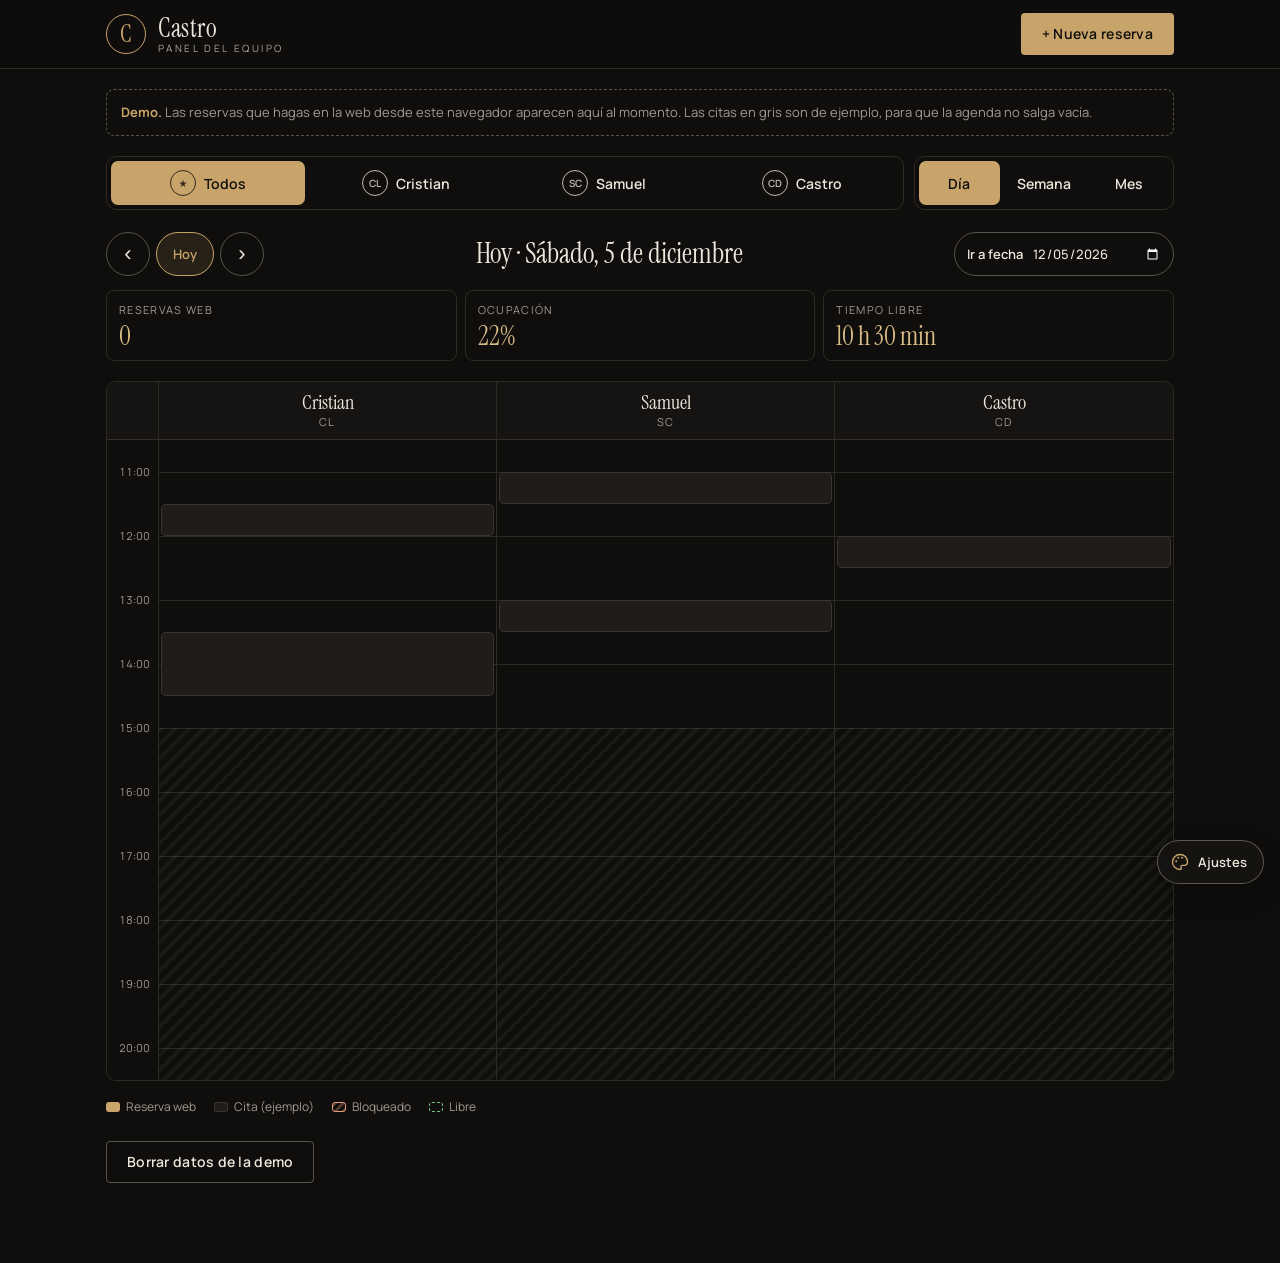
==== panel.html @ 02bf4f43 "Publicar demo (d9e0d26)" ====
<!doctype html>
<html lang="es">
<head>
  <meta charset="utf-8">
  <meta name="viewport" content="width=device-width, initial-scale=1, viewport-fit=cover">
  <title>Panel del equipo · Peluquería Castro</title>
  <meta name="robots" content="noindex, nofollow">
  <meta name="theme-color" content="#0f0e0c">
  <link rel="icon" href="img/favicon.svg" type="image/svg+xml">
  <link rel="preconnect" href="https://fonts.googleapis.com">
  <link rel="preconnect" href="https://fonts.gstatic.com" crossorigin>
  <script src="js/tema.js"></script>
  <link rel="stylesheet" href="css/styles.css">
  <link rel="stylesheet" href="css/panel.css">
</head>
<body class="panel">
  <header class="p-head">
    <div class="p-wrap p-head__inner">
      <a href="./" class="logo" aria-label="Ir a la web">
        <span class="logo__mark" aria-hidden="true">C</span>
        <span class="logo__text"><span class="logo__name">Castro</span><span class="logo__sub">Panel del equipo</span></span>
      </a>
      <a href="./#reservar" class="btn btn--brass btn--sm" target="_blank" rel="noopener">+ Nueva reserva</a>
    </div>
  </header>

  <main class="p-wrap">
    <p class="p-demo">
      <strong>Demo.</strong> Las reservas que hagas en la web desde este navegador aparecen aquí al momento.
      Las citas en gris son de ejemplo, para que la agenda no salga vacía.
    </p>

    <div class="p-toolbar">
      <div class="p-seg p-barbers" role="tablist" aria-label="Barbero" data-barbers></div>
      <div class="p-seg p-views" role="tablist" aria-label="Vista" data-views></div>
    </div>

    <div class="p-date">
      <div class="p-date__nav">
        <button class="p-icon" type="button" data-move="-1" aria-label="Anterior">‹</button>
        <button class="p-today" type="button" data-today>Hoy</button>
        <button class="p-icon" type="button" data-move="1" aria-label="Siguiente">›</button>
      </div>
      <strong class="p-date__label" data-date-label></strong>
      <label class="p-pick">
        <span>Ir a fecha</span>
        <input type="date" data-pick aria-label="Elegir fecha">
      </label>
    </div>

    <dl class="p-stats" data-stats></dl>

    <div data-view></div>

    <div class="p-legend" aria-hidden="true">
      <span><i class="lg lg--booking"></i>Reserva web</span>
      <span><i class="lg lg--sim"></i>Cita (ejemplo)</span>
      <span><i class="lg lg--block"></i>Bloqueado</span>
      <span><i class="lg lg--free"></i>Libre</span>
    </div>

    <div class="p-actions" data-actions></div>
  </main>

  <script src="js/datos.js"></script>
  <script src="js/panel.js"></script>
</body>
</html>
---- css/styles.css ----
/* =========================================================
   Peluquería Castro · demo de rediseño
   Todo el color y la tipografía salen de variables (tokens):
   - Paletas: html[data-color="…"]   (noche, carbon, arena, mar, neon)
   - Tipografías: html[data-tipo="…"] (clasica, urbana, fresca, redonda, editorial)
   ========================================================= */

:root {
  /* Paleta por defecto: Noche y latón */
  --bg: #0f0e0c;
  --surface: #161412;
  --surface-2: #1f1c19;
  --fg: #ede6da;
  --muted: #a39b8f;
  --accent: #c8a46a;
  --accent-hi: #dcbd88;
  --accent-photo: #dcbd88;   /* acento sobre fotos (siempre oscurecidas) */
  --on-accent: #0f0e0c;
  --menu-bg: #f3eee5;
  --menu-fg: #0f0e0c;
  --menu-muted: #6b6358;
  --menu-accent: #8a6a3a;
  --shade: #0f0e0c;          /* oscurecido de las fotos */
  --on-photo: #f5f0e8;       /* texto sobre fotos */
  --ok: #7bc48f;
  --warn: #e6a17f;
  --map-filter: grayscale(1) invert(.92) contrast(.9) sepia(.15);
  color-scheme: dark;

  /* Derivados */
  --line: color-mix(in srgb, var(--fg) 13%, transparent);
  --line-strong: color-mix(in srgb, var(--fg) 32%, transparent);
  --fg-soft: color-mix(in srgb, var(--fg) 80%, transparent);
  --accent-soft: color-mix(in srgb, var(--accent) 13%, transparent);
  --accent-mid: color-mix(in srgb, var(--accent) 50%, transparent);
  --menu-line: color-mix(in srgb, var(--menu-fg) 14%, transparent);
  --hair: var(--accent);
  --skin: var(--surface-2);
  --outline: color-mix(in srgb, var(--fg) 35%, transparent);

  /* Tipografía por defecto: Clásica */
  --display: "Instrument Serif", "Times New Roman", serif;
  --sans: "Manrope", system-ui, -apple-system, "Segoe UI", sans-serif;
  --d-weight: 400;
  --d-stretch: 100%;
  --d-case: none;
  --d-track: -0.01em;
  --d-em: italic;
  --ds: 1;
  --t-h3: 30px;
  --t-menu: 34px;
  --t-price: 28px;
  --t-feature: 88px;
  --t-logo: 26px;
  --t-mark: 24px;
  --t-ini: 84px;
  --t-ini-style: italic;
  --t-small-case: none;

  --gutter: clamp(16px, 4vw, 40px);
  --max: 1200px;
  --radius: 4px;
  --ease: cubic-bezier(0.2, 0.7, 0.2, 1);
  --dock-h: 0px;
}

/* ---------- Paletas ---------- */
html[data-color="carbon"] {
  --bg: #0b0b0b; --surface: #141414; --surface-2: #1e1e1e; --fg: #f2f2ef; --muted: #9a9a94;
  --accent: #f5d000; --accent-hi: #ffe14d; --accent-photo: #ffe14d; --on-accent: #0b0b0b;
  --menu-bg: #f5d000; --menu-fg: #0b0b0b; --menu-muted: #4a4220; --menu-accent: #0b0b0b;
  --shade: #0b0b0b; --map-filter: grayscale(1) invert(.9) contrast(1.1);
}
html[data-color="arena"] {
  --bg: #f6f1ea; --surface: #efe6da; --surface-2: #e5d9c8; --fg: #231d17; --muted: #75695b;
  --accent: #c2562f; --accent-hi: #a8461f; --accent-photo: #f2a47f; --on-accent: #ffffff;
  --menu-bg: #fffaf3; --menu-fg: #231d17; --menu-muted: #75695b; --menu-accent: #c2562f;
  --shade: #1d1712; --ok: #2f8a4c; --warn: #b5452a;
  --map-filter: grayscale(.4) sepia(.25); color-scheme: light;
}
html[data-color="mar"] {
  --bg: #f7f8f6; --surface: #eaf0f2; --surface-2: #dbe5ea; --fg: #12263a; --muted: #5c6b78;
  --accent: #1f5f99; --accent-hi: #174c7c; --accent-photo: #9fcbf0; --on-accent: #ffffff;
  --menu-bg: #12263a; --menu-fg: #f4f7f9; --menu-muted: #a9b7c4; --menu-accent: #8fc1ea;
  --shade: #0d1b29; --ok: #23824a; --warn: #b5452a;
  --map-filter: saturate(.8); color-scheme: light;
}
html[data-color="neon"] {
  --bg: #0e1020; --surface: #15182b; --surface-2: #1e2238; --fg: #eef0ff; --muted: #9aa0c3;
  --accent: #ff5d73; --accent-hi: #ff8a9a; --accent-photo: #ff8a9a; --on-accent: #0e1020;
  --menu-bg: #eef0ff; --menu-fg: #0e1020; --menu-muted: #5a5f80; --menu-accent: #e23d57;
  --shade: #0b0d1a; --map-filter: grayscale(1) invert(.9) hue-rotate(200deg) saturate(.6);
}

/* ---------- Tipografías ---------- */
html[data-tipo="urbana"] {
  --display: "Archivo", system-ui, sans-serif; --sans: "Inter", system-ui, sans-serif;
  --d-weight: 800; --d-stretch: 115%; --d-case: uppercase; --d-track: -0.015em; --d-em: normal; --ds: .74;
  --t-h3: 22px; --t-menu: 24px; --t-price: 20px; --t-feature: 64px; --t-logo: 20px; --t-mark: 18px; --t-ini: 60px;
  --t-ini-style: normal; --t-small-case: uppercase;
}
html[data-tipo="fresca"] {
  --display: "Bricolage Grotesque", system-ui, sans-serif; --sans: "Manrope", system-ui, sans-serif;
  --d-weight: 700; --d-track: -0.04em; --d-em: normal; --ds: .86;
  --t-h3: 24px; --t-menu: 26px; --t-price: 22px; --t-feature: 72px; --t-logo: 22px; --t-mark: 19px; --t-ini: 64px; --t-ini-style: normal;
}
html[data-tipo="redonda"] {
  --display: "Unbounded", system-ui, sans-serif; --sans: "Outfit", system-ui, sans-serif;
  --d-weight: 600; --d-track: -0.02em; --d-em: normal; --ds: .68;
  --t-h3: 20px; --t-menu: 22px; --t-price: 19px; --t-feature: 58px; --t-logo: 19px; --t-mark: 17px; --t-ini: 54px; --t-ini-style: normal;
}
html[data-tipo="editorial"] {
  --display: "Fraunces", Georgia, serif; --sans: "DM Sans", system-ui, sans-serif;
  --d-weight: 500; --d-track: -0.02em; --d-em: italic; --ds: .9;
  --t-h3: 26px; --t-menu: 28px; --t-price: 24px; --t-feature: 76px; --t-logo: 22px; --t-mark: 20px; --t-ini: 70px;
}

/* ---------- Base ---------- */
*, *::before, *::after { box-sizing: border-box; }
html { scroll-behavior: smooth; -webkit-text-size-adjust: 100%; }
@media (prefers-reduced-motion: reduce) { html { scroll-behavior: auto; } }

body {
  margin: 0;
  background: var(--bg);
  color: var(--fg);
  font-family: var(--sans);
  font-size: 16px;
  line-height: 1.65;
  -webkit-font-smoothing: antialiased;
  overflow-x: hidden;
  padding-bottom: var(--dock-h);
  transition: background .4s, color .4s;
}

img { display: block; max-width: 100%; height: auto; }
a { color: inherit; }
h1, h2, h3 { margin: 0; font-weight: 400; }
p { margin: 0 0 1em; }

.container { width: 100%; max-width: var(--max); margin: 0 auto; padding: 0 var(--gutter); }
.sr-only { position: absolute; width: 1px; height: 1px; overflow: hidden; clip: rect(0 0 0 0); white-space: nowrap; }
.skip { position: absolute; left: -999px; top: 8px; z-index: 100; background: var(--accent); color: var(--on-accent); padding: 8px 14px; }
.skip:focus { left: 8px; }
:focus-visible { outline: 2px solid var(--accent); outline-offset: 3px; }

/* Todo lo «de titular» usa la tipografía display del tema */
.h2, .hero__title, .logo__name, .logo__mark, .menu__title, .item__price, .feature__price span,
.barber h3, .barber__photo span, .steps__n, .steps__list h3, .cut h3, .bk-title, .bk-option__price,
.bk-day strong, .bk-done h3, .bk-avatar {
  font-family: var(--display);
  font-weight: var(--d-weight);
  font-stretch: var(--d-stretch);
}

/* ---------- Tipografía ---------- */
.eyebrow {
  font-size: 12px; font-weight: 600; letter-spacing: 0.22em; text-transform: uppercase;
  color: var(--accent); margin-bottom: 18px;
}
.h2 {
  font-size: calc(clamp(40px, 6vw, 72px) * var(--ds));
  line-height: 1; letter-spacing: var(--d-track); text-transform: var(--d-case);
  margin-bottom: 24px;
}
.h2 em, .hero__title em { font-style: var(--d-em); color: var(--accent-hi); }

.link {
  display: inline-flex; gap: 8px; align-items: center;
  font-weight: 600; font-size: 14px; letter-spacing: 0.04em;
  text-decoration: none; color: var(--accent);
  border-bottom: 1px solid currentColor; padding-bottom: 2px;
  transition: gap .3s var(--ease);
}
.link:hover { gap: 14px; }

/* ---------- Botones ---------- */
.btn {
  display: inline-flex; align-items: center; justify-content: center; gap: 10px;
  min-height: 52px; padding: 0 28px;
  font: 600 15px/1 var(--sans); letter-spacing: 0.02em;
  text-decoration: none; border-radius: var(--radius);
  border: 1px solid transparent; background: transparent; color: inherit;
  transition: background .25s, color .25s, border-color .25s, transform .25s var(--ease);
  cursor: pointer; white-space: nowrap;
}
.btn:active { transform: translateY(1px); }
.btn--brass { background: var(--accent); color: var(--on-accent); }
.btn--brass:hover { background: color-mix(in srgb, var(--accent) 85%, var(--fg)); }
.btn--ghost { border-color: var(--line-strong); color: var(--fg); }
.btn--ghost:hover { border-color: var(--fg); background: color-mix(in srgb, var(--fg) 6%, transparent); }
.btn--photo { border-color: color-mix(in srgb, var(--on-photo) 45%, transparent); color: var(--on-photo); }
.btn--photo:hover { border-color: var(--on-photo); background: color-mix(in srgb, var(--on-photo) 10%, transparent); }
.btn--sm { min-height: 42px; padding: 0 20px; font-size: 14px; }

/* ---------- Cabecera ---------- */
.header {
  position: fixed; inset: 0 0 auto; z-index: 50;
  color: var(--on-photo);
  --hdr-accent: var(--accent-photo);
  transition: background .35s, border-color .35s, color .35s;
  border-bottom: 1px solid transparent;
}
.header.is-solid, .header.menu-open { color: var(--fg); --hdr-accent: var(--accent); }
.header.is-solid {
  background: color-mix(in srgb, var(--bg) 86%, transparent);
  backdrop-filter: blur(14px); -webkit-backdrop-filter: blur(14px);
  border-bottom-color: var(--line);
}
.header__inner {
  max-width: var(--max); margin: 0 auto; padding: 0 var(--gutter);
  height: 76px; display: flex; align-items: center; justify-content: space-between;
}

.logo { display: inline-flex; align-items: center; gap: 12px; text-decoration: none; color: inherit; }
.logo__mark {
  width: 40px; height: 40px; display: grid; place-items: center; flex: none;
  border: 1px solid var(--hdr-accent, var(--accent)); border-radius: 50%;
  font-size: var(--t-mark); color: var(--hdr-accent, var(--accent)); line-height: 1;
}
.logo__text { display: flex; flex-direction: column; line-height: 1.1; }
.logo__name { font-size: var(--t-logo); letter-spacing: 0.02em; text-transform: var(--t-small-case); }
.logo__sub { font-size: 10px; letter-spacing: 0.24em; text-transform: uppercase; opacity: .7; }

.nav { display: flex; align-items: center; gap: 34px; }
.nav a:not(.btn) { font-size: 14px; font-weight: 500; text-decoration: none; color: inherit; opacity: .85; transition: opacity .2s; }
.nav a:not(.btn):hover { opacity: 1; }
.burger { display: none; }

@media (max-width: 860px) {
  .header__inner { height: 64px; }
  .burger {
    display: grid; place-content: center; gap: 7px;
    width: 44px; height: 44px; background: none; border: 0; cursor: pointer; padding: 0;
    position: relative; z-index: 2; color: inherit;
  }
  .burger span { display: block; width: 24px; height: 1.5px; background: currentColor; transition: transform .35s var(--ease); }
  .burger[aria-expanded="true"] span:first-child { transform: translateY(4.25px) rotate(45deg); }
  .burger[aria-expanded="true"] span:last-child { transform: translateY(-4.25px) rotate(-45deg); }
  .nav {
    position: fixed; inset: 0; z-index: 1;
    flex-direction: column; justify-content: center; gap: 26px;
    background: var(--bg);
    opacity: 0; visibility: hidden; transition: opacity .35s, visibility .35s;
  }
  .nav.is-open { opacity: 1; visibility: visible; }
  .nav a:not(.btn) {
    font-family: var(--display); font-weight: var(--d-weight); font-stretch: var(--d-stretch);
    font-size: calc(40px * var(--ds)); opacity: 1; text-transform: var(--t-small-case);
  }
  .nav .btn { margin-top: 12px; min-height: 52px; font-size: 15px; }
  .logo { position: relative; z-index: 2; }
}

/* ---------- Hero ---------- */
.hero {
  position: relative; min-height: 100svh;
  display: flex; flex-direction: column; justify-content: flex-end;
  padding-top: 120px; overflow: hidden; isolation: isolate;
  background: var(--shade); color: var(--on-photo);
}
.hero__bg, .hero__bg img { position: absolute; inset: 0; width: 100%; height: 100%; }
.hero__bg { z-index: -2; }
.hero__bg img { object-fit: cover; object-position: 60% 40%; animation: slowzoom 18s var(--ease) both; }
html[data-fotos="urbana"] .hero__bg img { object-position: 50% 45%; }
html[data-fotos="luminosa"] .hero__bg img { object-position: 50% 50%; }
@keyframes slowzoom { from { transform: scale(1.08); } to { transform: scale(1); } }
.hero__shade {
  position: absolute; inset: 0; z-index: -1;
  background:
    linear-gradient(90deg, color-mix(in srgb, var(--shade) 92%, transparent) 0%, color-mix(in srgb, var(--shade) 60%, transparent) 45%, color-mix(in srgb, var(--shade) 15%, transparent) 100%),
    linear-gradient(0deg, color-mix(in srgb, var(--shade) 95%, transparent) 0%, transparent 45%);
}
.hero .eyebrow { color: var(--accent-photo); }
.hero__title em { color: var(--accent-photo); }
.hero__content { padding-bottom: clamp(56px, 9vh, 96px); }
.hero__title {
  font-size: calc(clamp(52px, 9vw, 120px) * var(--ds));
  line-height: .98; letter-spacing: var(--d-track); text-transform: var(--d-case);
  max-width: 11ch; margin-bottom: 28px;
}
.hero__lead { max-width: 46ch; font-size: clamp(16px, 1.6vw, 19px); color: color-mix(in srgb, var(--on-photo) 85%, transparent); margin-bottom: 36px; }
.hero__ctas { display: flex; flex-wrap: wrap; gap: 14px; }

.status {
  display: inline-flex; align-items: center; gap: 10px;
  font-size: 13px; font-weight: 500;
  padding: 8px 14px; border: 1px solid color-mix(in srgb, var(--on-photo) 20%, transparent); border-radius: 999px;
  background: color-mix(in srgb, var(--shade) 50%, transparent);
  backdrop-filter: blur(8px); -webkit-backdrop-filter: blur(8px);
  margin-bottom: 28px;
}
.status__dot { width: 8px; height: 8px; border-radius: 50%; background: #999; }
.status.is-open .status__dot { background: #7bc48f; box-shadow: 0 0 0 4px rgba(123,196,143,.18); animation: pulse 2.4s infinite; }
.status.is-closed .status__dot { background: #e6a17f; }
@keyframes pulse { 50% { box-shadow: 0 0 0 7px rgba(123,196,143,0); } }

@media (max-width: 760px) {
  .hero__shade { background: linear-gradient(0deg, color-mix(in srgb, var(--shade) 96%, transparent) 10%, color-mix(in srgb, var(--shade) 72%, transparent) 50%, color-mix(in srgb, var(--shade) 25%, transparent) 100%); }
  .hero__bg img { object-position: 50% 25%; }
  .hero__ctas .btn { flex: 1 1 100%; }
}

/* ---------- Intro ---------- */
.intro {
  display: grid; grid-template-columns: 1.1fr .9fr; gap: clamp(40px, 8vw, 120px);
  align-items: center; padding-top: clamp(80px, 12vw, 160px); padding-bottom: clamp(80px, 12vw, 160px);
}
.intro__text p { color: var(--fg-soft); max-width: 52ch; }
.intro__text .link { margin-top: 12px; }
.intro__img { margin: 0; position: relative; }
.intro__img img { width: 100%; aspect-ratio: 4/5; object-fit: cover; border-radius: var(--radius); background: var(--surface); }
.intro__img::before {
  content: ""; position: absolute; inset: -14px 14px 14px -14px;
  border: 1px solid var(--accent-mid); border-radius: var(--radius); z-index: -1;
}
@media (max-width: 860px) {
  .intro { grid-template-columns: 1fr; }
  .intro__img { order: -1; margin-left: 14px; }
}

/* ---------- Servicios (carta) ---------- */
.services { background: var(--menu-bg); color: var(--menu-fg); padding: clamp(80px, 12vw, 150px) 0; }
.section-head { margin-bottom: clamp(40px, 6vw, 72px); max-width: 640px; }
.section-head__lead { color: var(--muted); font-size: 17px; }
.services .section-head__lead { color: var(--menu-muted); }
.eyebrow--menu { color: var(--menu-accent); }
.section-head--row { max-width: none; display: flex; justify-content: space-between; align-items: flex-end; gap: 24px; flex-wrap: wrap; }
.section-head--row .section-head__lead { max-width: 44ch; margin-bottom: 30px; }

.menu { display: grid; grid-template-columns: 1fr 1fr; gap: clamp(48px, 6vw, 80px) clamp(40px, 7vw, 100px); }
.menu__title {
  font-size: var(--t-menu); line-height: 1; text-transform: var(--t-small-case);
  display: flex; align-items: baseline; gap: 14px;
  padding-bottom: 18px; border-bottom: 1px solid var(--menu-fg); margin-bottom: 6px;
}
.menu__title span { font-family: var(--sans); font-size: 12px; font-weight: 600; letter-spacing: .1em; color: var(--menu-accent); }
.menu ul { list-style: none; margin: 0; padding: 0; }
.item {
  display: flex; align-items: baseline; gap: 12px;
  padding: 18px 0; border-bottom: 1px solid var(--menu-line);
  text-decoration: none; color: var(--menu-fg);
  transition: padding .3s var(--ease), background .3s;
}
.item:hover { padding-left: 10px; padding-right: 10px; background: color-mix(in srgb, var(--menu-accent) 12%, transparent); }
.item__name { font-weight: 600; font-size: 16px; line-height: 1.35; }
.item__name small { display: block; font-weight: 400; font-size: 13px; color: var(--menu-muted); margin-top: 3px; }
.item__dots { flex: 1; border-bottom: 1px dotted color-mix(in srgb, var(--menu-fg) 30%, transparent); transform: translateY(-5px); min-width: 16px; }
.item__price { font-size: var(--t-price); line-height: 1; white-space: nowrap; }
.item__price i { font-family: var(--sans); font-style: normal; font-weight: 400; font-size: 12px; color: var(--menu-muted); margin-right: 4px; }
.tag {
  display: inline-block; margin-left: 6px; vertical-align: 2px;
  font-size: 10px; font-weight: 700; letter-spacing: .12em; text-transform: uppercase;
  background: var(--menu-fg); color: var(--menu-bg); padding: 3px 7px; border-radius: 2px;
}
.menu__note { margin-top: 24px; font-size: 14px; color: var(--menu-muted); max-width: 40ch; }
@media (max-width: 860px) {
  .menu { grid-template-columns: 1fr; }
  .item__name { font-size: 15px; }
}

/* ---------- Destacado ---------- */
.feature { display: grid; grid-template-columns: 1fr 1fr; background: var(--surface); max-width: 1440px; margin: 0 auto; }
.feature__img img { width: 100%; height: 100%; max-height: 820px; object-fit: cover; background: var(--surface-2); }
.feature__body { padding: clamp(56px, 8vw, 120px) clamp(24px, 7vw, 110px); align-self: center; }
.feature__body > p:not(.eyebrow) { color: var(--fg-soft); max-width: 42ch; }
.feature__body > .feature__list { font-size: 13px; letter-spacing: .2em; text-transform: uppercase; color: var(--fg); }
.feature__list span { color: var(--accent); margin: 0 6px; }
.feature__price { display: flex; align-items: baseline; gap: 14px; margin: 28px 0 32px; }
.feature__price span { font-size: var(--t-feature); line-height: .9; color: var(--accent-hi); }
.feature__price small { color: var(--muted); font-size: 14px; }
@media (max-width: 860px) {
  .feature { grid-template-columns: 1fr; }
  .feature__img img { aspect-ratio: 4/3; max-height: none; object-position: 50% 30%; }
  .feature__body { padding-left: var(--gutter); padding-right: var(--gutter); }
  .feature__body .btn { width: 100%; }
}

/* ---------- Guía de cortes ---------- */
.cuts { padding: clamp(80px, 12vw, 150px) 0 clamp(40px, 6vw, 60px); }
.cuts__grid { display: grid; grid-template-columns: repeat(5, 1fr); gap: clamp(12px, 2vw, 24px); }
.cut { display: flex; flex-direction: column; }
.cut__art {
  aspect-ratio: 1; border: 1px solid var(--line); border-radius: var(--radius);
  background: radial-gradient(90% 70% at 50% 20%, var(--accent-soft), transparent 70%), var(--surface);
  display: grid; place-items: center; margin-bottom: 18px; transition: border-color .3s;
}
.cut:hover .cut__art { border-color: var(--accent-mid); }
.cut-svg { width: 62%; height: auto; overflow: visible; }
.cut h3 { font-size: var(--t-h3); line-height: 1.1; margin-bottom: 6px; text-transform: var(--t-small-case); }
.cut p { color: var(--muted); font-size: 14px; flex: 1; }
.cut .link { align-self: flex-start; font-size: 13px; }
.cuts__note { color: var(--muted); font-size: 14px; margin-top: 36px; }
@media (max-width: 1000px) {
  .cuts__grid {
    grid-template-columns: none; grid-auto-flow: column; grid-auto-columns: 62%;
    overflow-x: auto; scroll-snap-type: x mandatory; padding-bottom: 8px;
    margin-right: calc(var(--gutter) * -1); padding-right: var(--gutter); scrollbar-width: none;
  }
  .cuts__grid::-webkit-scrollbar { display: none; }
  .cut { scroll-snap-align: start; }
}
@media (min-width: 640px) and (max-width: 1000px) { .cuts__grid { grid-auto-columns: 38%; } }

/* ---------- Equipo ---------- */
.team { padding-top: clamp(80px, 12vw, 140px); padding-bottom: clamp(60px, 8vw, 100px); }
.team__grid { display: grid; grid-template-columns: repeat(3, 1fr); gap: clamp(16px, 3vw, 32px); }
.barber__photo {
  aspect-ratio: 4/5; border-radius: var(--radius); margin-bottom: 22px;
  background:
    radial-gradient(120% 80% at 50% 0%, var(--accent-soft), transparent 60%),
    repeating-linear-gradient(135deg, color-mix(in srgb, var(--fg) 4%, transparent) 0 2px, transparent 2px 12px),
    var(--surface-2);
  border: 1px solid var(--line);
  display: grid; place-items: center; transition: border-color .3s;
}
.barber:hover .barber__photo { border-color: var(--accent-mid); }
.barber__photo span { font-size: var(--t-ini); color: color-mix(in srgb, var(--accent) 70%, transparent); font-style: var(--t-ini-style); }
.barber h3 { font-size: var(--t-h3); line-height: 1.1; text-transform: var(--t-small-case); }
.barber p { color: var(--muted); font-size: 14px; margin: 4px 0 14px; }
@media (max-width: 860px) {
  .team__grid {
    grid-template-columns: none; grid-auto-flow: column; grid-auto-columns: 74%;
    overflow-x: auto; scroll-snap-type: x mandatory; padding-bottom: 8px;
    margin-right: calc(var(--gutter) * -1); padding-right: var(--gutter); scrollbar-width: none;
  }
  .team__grid::-webkit-scrollbar { display: none; }
  .barber { scroll-snap-align: start; }
}

/* ---------- Galería ---------- */
.gallery { padding: clamp(60px, 8vw, 100px) 0 clamp(80px, 12vw, 140px); }
.gallery__note { color: var(--muted); font-size: 13px; margin-bottom: 30px; max-width: 30ch; }
.gallery__grid { display: grid; grid-template-columns: repeat(4, 1fr); grid-auto-rows: 240px; gap: 12px; }
.g { margin: 0; overflow: hidden; border-radius: var(--radius); background: var(--surface); }
.g--tall { grid-row: span 2; }
.g img { width: 100%; height: 100%; object-fit: cover; transition: transform 1.2s var(--ease), filter .6s; filter: saturate(.9); }
.g:hover img { transform: scale(1.05); filter: saturate(1); }
@media (max-width: 860px) { .gallery__grid { grid-template-columns: 1fr 1fr; grid-auto-rows: 170px; gap: 8px; } }

/* ---------- Pasos ---------- */
.steps { padding-top: clamp(40px, 6vw, 60px); padding-bottom: clamp(80px, 12vw, 140px); }
.steps .section-head { padding-top: clamp(40px, 6vw, 80px); border-top: 1px solid var(--line); max-width: none; }
.steps__list { list-style: none; margin: 0; padding: 0; display: grid; grid-template-columns: repeat(3, 1fr); gap: clamp(24px, 4vw, 56px); }
.steps__n {
  display: grid; place-items: center; width: 48px; height: 48px; margin-bottom: 22px;
  border: 1px solid var(--accent); border-radius: 50%; font-size: 22px; color: var(--accent);
}
.steps__list h3 { font-size: var(--t-h3); margin-bottom: 10px; text-transform: var(--t-small-case); }
.steps__list p { color: var(--muted); }
.steps__cta { margin-top: 48px; }
@media (max-width: 760px) {
  .steps__list { grid-template-columns: 1fr; }
  .steps__list li { display: grid; grid-template-columns: 48px 1fr; column-gap: 18px; }
  .steps__n { grid-row: span 2; margin: 0; }
  .steps__cta .btn { width: 100%; }
}

/* ---------- Visítanos ---------- */
.visit { background: var(--surface); padding: clamp(80px, 12vw, 140px) 0; }
.visit__grid { display: grid; grid-template-columns: 1fr 1.1fr; gap: clamp(40px, 6vw, 90px); align-items: stretch; }
.hours { width: 100%; border-collapse: collapse; margin: 8px 0 36px; font-size: 15px; }
.hours th { text-align: left; font-weight: 500; padding: 13px 0; }
.hours td { text-align: right; padding: 13px 0 13px 16px; color: var(--fg-soft); font-variant-numeric: tabular-nums; white-space: nowrap; }
.hours tr { border-bottom: 1px solid var(--line); }
.hours .closed { color: var(--muted); }
.hours tr.is-today th, .hours tr.is-today td { color: var(--accent-hi); font-weight: 600; }
.hours tr.is-today th::after {
  content: "Hoy"; margin-left: 10px; font-size: 10px; font-weight: 700; letter-spacing: .12em;
  text-transform: uppercase; color: var(--on-accent); background: var(--accent); padding: 2px 6px; border-radius: 2px; vertical-align: 2px;
}
.contact { font-style: normal; display: grid; grid-template-columns: 1fr 1fr; gap: 20px 24px; margin-bottom: 32px; }
.contact p { margin: 0; font-size: 15px; }
.contact p:first-child { grid-column: 1 / -1; }
.contact a { text-decoration: none; border-bottom: 1px solid var(--line); word-break: break-word; }
.contact a:hover { border-color: var(--accent); }
.contact__label { display: block; font-size: 11px; letter-spacing: .18em; text-transform: uppercase; color: var(--accent); margin-bottom: 4px; }
.visit__ctas { display: flex; gap: 12px; flex-wrap: wrap; }
.visit__map { min-height: 420px; border-radius: var(--radius); overflow: hidden; border: 1px solid var(--line); }
.visit__map iframe { width: 100%; height: 100%; min-height: 420px; border: 0; display: block; filter: var(--map-filter); }
@media (max-width: 860px) {
  .visit__grid { grid-template-columns: 1fr; }
  .visit__map, .visit__map iframe { min-height: 320px; }
  .contact { grid-template-columns: 1fr; }
  .visit__ctas .btn { flex: 1; }
}

/* ---------- CTA final ---------- */
.final { position: relative; isolation: isolate; padding: clamp(110px, 16vw, 200px) 0; text-align: center; overflow: hidden; background: var(--shade); color: var(--on-photo); }
.final__bg { position: absolute; inset: 0; width: 100%; height: 100%; object-fit: cover; z-index: -2; }
.final__shade { position: absolute; inset: 0; z-index: -1; background: color-mix(in srgb, var(--shade) 72%, transparent); }
.final .h2 { font-size: calc(clamp(52px, 9vw, 110px) * var(--ds)); }
.final .h2 em { color: var(--accent-photo); }
.final p { color: color-mix(in srgb, var(--on-photo) 85%, transparent); margin-bottom: 34px; }

/* ---------- Pie ---------- */
.footer { border-top: 1px solid var(--line); padding: 48px 0; }
.footer__inner { display: flex; flex-wrap: wrap; align-items: center; justify-content: space-between; gap: 18px 32px; }
.footer__meta, .footer__legal { margin: 0; font-size: 13px; color: var(--muted); }
.footer__meta a { text-decoration: none; }
.footer__legal { flex-basis: 100%; }

/* ---------- Dock móvil ---------- */
.dock { display: none; }
@media (max-width: 760px) {
  :root { --dock-h: calc(68px + env(safe-area-inset-bottom)); }
  .dock {
    position: fixed; inset: auto 0 0; z-index: 40;
    display: grid; grid-template-columns: 1fr 1fr 1.6fr; gap: 8px;
    padding: 10px 12px calc(10px + env(safe-area-inset-bottom));
    background: color-mix(in srgb, var(--bg) 92%, transparent);
    backdrop-filter: blur(14px); -webkit-backdrop-filter: blur(14px);
    border-top: 1px solid var(--line);
    transform: translateY(110%); transition: transform .4s var(--ease);
  }
  .dock.is-visible { transform: none; }
  .dock__btn {
    display: flex; align-items: center; justify-content: center; gap: 6px;
    min-height: 48px; border-radius: var(--radius); border: 1px solid var(--line-strong);
    font-size: 13px; font-weight: 600; text-decoration: none; color: var(--fg);
  }
  .dock__btn svg { width: 16px; height: 16px; fill: currentColor; }
  .dock__btn--main { background: var(--accent); color: var(--on-accent); border-color: var(--accent); font-size: 14px; }
}

/* ---------- Animación de entrada ---------- */
.reveal { opacity: 0; transform: translateY(24px); transition: opacity .9s var(--ease), transform .9s var(--ease); }
.reveal.is-in { opacity: 1; transform: none; }
@media (prefers-reduced-motion: reduce) {
  .reveal { opacity: 1; transform: none; transition: none; }
  .hero__bg img { animation: none; }
}

/* =========================================================
   Reserva (diálogo)
   ========================================================= */
html:has(.booking[open]), html:has(.aj[open]) { overflow: hidden; }
.booking {
  width: min(760px, calc(100vw - 32px)); height: min(860px, calc(100dvh - 48px)); max-height: none; max-width: none;
  padding: 0; border: 1px solid var(--line); border-radius: 12px;
  background: var(--surface); color: var(--fg); font-family: var(--sans);
}
.booking[open] { display: flex; flex-direction: column; animation: bk-in .35s var(--ease); }
@keyframes bk-in { from { opacity: 0; transform: translateY(16px); } }
.booking::backdrop, .aj::backdrop { background: rgba(6,6,8,.7); backdrop-filter: blur(6px); -webkit-backdrop-filter: blur(6px); }

.bk-head { padding: 20px 24px 6px; }
.bk-top { display: flex; justify-content: space-between; align-items: center; gap: 16px; }
.bk-title { font-size: calc(30px * var(--ds)); line-height: 1.1; text-transform: var(--t-small-case); }
.bk-close, .aj-x {
  width: 44px; height: 44px; display: grid; place-items: center; flex: none;
  border: 1px solid var(--line-strong); border-radius: 50%; background: none; cursor: pointer; color: var(--fg);
}
.bk-close:hover, .aj-x:hover { border-color: var(--fg); }
.bk-close svg, .aj-x svg { width: 18px; height: 18px; stroke: currentColor; stroke-width: 1.8; fill: none; }
.bk-progress { display: flex; gap: 6px; margin-top: 18px; }
.bk-progress span { flex: 1; height: 3px; border-radius: 2px; background: var(--line); transition: background .3s; }
.bk-progress span.is-on { background: var(--accent); }
.bk-steplabel { font-size: 11px; font-weight: 600; letter-spacing: .18em; text-transform: uppercase; color: var(--muted); margin: 12px 0 0; }

.bk-body { flex: 1; overflow-y: auto; padding: 6px 24px 28px; overscroll-behavior: contain; }
.bk-foot {
  display: flex; align-items: center; gap: 12px;
  padding: 14px 24px calc(14px + env(safe-area-inset-bottom));
  border-top: 1px solid var(--line); background: var(--surface);
}
.booking.is-done .bk-foot { display: none; }
.bk-summary { flex: 1; min-width: 0; font-size: 13px; color: var(--muted); line-height: 1.4; }
.bk-summary strong { display: block; color: var(--fg); font-size: 14px; white-space: nowrap; overflow: hidden; text-overflow: ellipsis; }
.bk-foot .btn:disabled { opacity: .35; cursor: not-allowed; }
.bk-foot [hidden] { display: none; }

.bk-cat { font-size: 11px; font-weight: 600; letter-spacing: .18em; text-transform: uppercase; color: var(--accent); margin: 24px 0 10px; }
.bk-hint, .bk-when { color: var(--muted); margin: 18px 0 12px; font-size: 14px; }
.bk-when { color: var(--fg); font-weight: 600; }
.bk-when::first-letter { text-transform: uppercase; }

.bk-option {
  width: 100%; display: flex; align-items: center; gap: 14px; text-align: left;
  padding: 14px 16px; margin-bottom: 8px; border: 1px solid var(--line); border-radius: 8px;
  background: transparent; color: inherit; font: inherit; cursor: pointer; transition: border-color .2s, background .2s;
}
.bk-option:hover { border-color: var(--accent-mid); }
.bk-option[aria-pressed="true"] { border-color: var(--accent); background: var(--accent-soft); }
.bk-option__main { flex: 1; min-width: 0; display: flex; flex-direction: column; }
.bk-option__name { font-weight: 600; font-size: 15px; }
.bk-option__meta { font-size: 13px; color: var(--muted); }
.bk-option__price { font-size: calc(22px * var(--ds)); white-space: nowrap; }
.bk-option__price i { font-family: var(--sans); font-style: normal; font-weight: 400; font-size: 11px; color: var(--muted); }
.bk-avatar {
  width: 48px; height: 48px; flex: none; border-radius: 50%; display: grid; place-items: center;
  border: 1px solid var(--accent-mid); color: var(--accent); font-size: 16px;
}
.bk-avatar svg { width: 22px; height: 22px; stroke: currentColor; stroke-width: 1.6; fill: none; }

.bk-days { display: flex; gap: 8px; overflow-x: auto; scroll-snap-type: x proximity; scrollbar-width: none; margin: 14px -24px 0; padding: 4px 24px 6px; }
.bk-days::-webkit-scrollbar { display: none; }
.bk-day {
  flex: 0 0 62px; scroll-snap-align: start; display: flex; flex-direction: column; align-items: center; gap: 2px;
  padding: 10px 0; border: 1px solid var(--line); border-radius: 8px; background: none; color: inherit; font: inherit; cursor: pointer;
}
.bk-day small { font-size: 10px; font-weight: 600; letter-spacing: .1em; text-transform: uppercase; color: var(--muted); font-family: var(--sans); }
.bk-day strong { font-size: calc(24px * var(--ds)); line-height: 1.1; }
.bk-day:disabled { opacity: .28; cursor: not-allowed; }
.bk-day:not(:disabled):hover { border-color: var(--accent-mid); }
.bk-day[aria-pressed="true"] { background: var(--accent); border-color: var(--accent); color: var(--on-accent); }
.bk-day[aria-pressed="true"] small { color: var(--on-accent); }

.bk-slots { display: grid; grid-template-columns: repeat(auto-fill, minmax(76px, 1fr)); gap: 8px; }
.bk-slot {
  min-height: 44px; border: 1px solid var(--line); border-radius: 6px; background: none; color: inherit;
  font: 600 14px var(--sans); font-variant-numeric: tabular-nums; cursor: pointer; transition: border-color .2s, background .2s;
}
.bk-slot:hover { border-color: var(--accent); }
.bk-slot[aria-pressed="true"] { background: var(--accent); border-color: var(--accent); color: var(--on-accent); }
.bk-empty { color: var(--muted); padding: 18px 0; }

.bk-form { display: grid; gap: 16px; padding-top: 16px; }
.bk-form label { display: grid; gap: 6px; font-size: 13px; font-weight: 600; }
.bk-form label > span { font-weight: 400; color: var(--muted); }
.bk-form input:not([type="checkbox"]), .bk-form textarea {
  width: 100%; min-height: 48px; padding: 12px 14px; border-radius: 6px;
  border: 1px solid var(--line-strong); background: var(--bg); color: var(--fg);
  font: 400 16px/1.4 var(--sans); resize: vertical;
}
.bk-form input:focus, .bk-form textarea:focus { outline: none; border-color: var(--accent); }
.bk-form .bk-check { grid-template-columns: 22px 1fr; align-items: start; font-weight: 400; color: var(--fg-soft); }
.bk-check input { width: 20px; height: 20px; margin: 1px 0 0; accent-color: var(--accent); }
.bk-form .bk-check > span { color: inherit; }
.bk-error { color: var(--warn); font-size: 14px; margin: 0; }
.bk-error:empty { display: none; }
.bk-body > .bk-error { margin-top: 16px; }
.bk-demo { font-size: 12px; color: var(--muted); border: 1px dashed var(--line-strong); padding: 10px 12px; border-radius: 6px; margin: 4px 0 0; }
.bk-demo a { color: var(--accent); }

.bk-styles { border: 0; padding: 0; margin: 0; min-width: 0; }
.bk-styles legend { font-size: 13px; font-weight: 600; padding: 0; margin-bottom: 8px; }
.bk-styles legend span { font-weight: 400; color: var(--muted); }
.bk-styles__row { display: flex; gap: 8px; overflow-x: auto; scrollbar-width: none; margin: 0 -24px; padding: 2px 24px 4px; }
.bk-styles__row::-webkit-scrollbar { display: none; }
.bk-style {
  flex: 0 0 88px; display: flex; flex-direction: column; align-items: center; gap: 6px; padding: 10px 6px 8px;
  border: 1px solid var(--line); border-radius: 8px; background: none; color: inherit; font: 600 12px var(--sans); cursor: pointer;
}
.bk-style .cut-svg { width: 46px; }
.bk-style[aria-pressed="true"] { border-color: var(--accent); background: var(--accent-soft); }
.bk-styles__link { display: inline-block; margin-top: 8px; font-size: 12px; color: var(--accent); }

.bk-done { text-align: center; padding: 28px 0 8px; }
.bk-done__icon { width: 64px; height: 64px; margin: 0 auto 18px; border-radius: 50%; background: var(--accent); display: grid; place-items: center; animation: bk-pop .5s var(--ease); }
@keyframes bk-pop { from { transform: scale(.6); opacity: 0; } }
.bk-done__icon svg { width: 30px; height: 30px; stroke: var(--on-accent); stroke-width: 2.4; fill: none; stroke-linecap: round; stroke-linejoin: round; }
.bk-done h3 { font-size: calc(34px * var(--ds)); line-height: 1.1; margin-bottom: 4px; }
.bk-done > p { color: var(--muted); }
.bk-ticket { text-align: left; border: 1px solid var(--line); border-radius: 8px; padding: 6px 18px; margin: 22px 0; }
.bk-ticket div { display: flex; justify-content: space-between; gap: 16px; padding: 12px 0; border-bottom: 1px solid var(--line); }
.bk-ticket div:last-child { border-bottom: 0; }
.bk-ticket dt { color: var(--muted); font-size: 13px; }
.bk-ticket dd { margin: 0; text-align: right; font-size: 14px; font-weight: 600; }
.bk-ticket dd::first-letter { text-transform: uppercase; }
.bk-done__ctas { display: flex; gap: 10px; justify-content: center; flex-wrap: wrap; margin-bottom: 18px; }

@media (max-width: 760px) {
  .booking { width: 100vw; height: 100dvh; margin: 0; inset: 0; border: 0; border-radius: 0; }
  .bk-head { padding: 14px 16px 4px; }
  .bk-body { padding: 4px 16px 24px; }
  .bk-foot { padding-left: 16px; padding-right: 16px; }
  .bk-days { margin: 14px -16px 0; padding-left: 16px; padding-right: 16px; }
  .bk-styles__row { margin: 0 -16px; padding-left: 16px; padding-right: 16px; }
  .bk-done__ctas .btn { flex: 1 1 100%; }
}

/* =========================================================
   Ajustes de la demo (temas)
   ========================================================= */
.aj-fab {
  position: fixed; left: 16px; bottom: calc(16px + var(--dock-h)); z-index: 45;
  display: inline-flex; align-items: center; gap: 8px; min-height: 44px; padding: 0 16px 0 12px;
  border-radius: 999px; border: 1px solid var(--line-strong);
  background: color-mix(in srgb, var(--surface) 92%, transparent); color: var(--fg);
  backdrop-filter: blur(10px); -webkit-backdrop-filter: blur(10px);
  font: 600 13px var(--sans); cursor: pointer; box-shadow: 0 10px 30px rgba(0,0,0,.25);
}
.aj-fab svg { width: 20px; height: 20px; fill: none; stroke: var(--accent); stroke-width: 1.6; }
.aj-fab svg circle { fill: var(--accent); stroke: none; }
.aj-fab:hover { border-color: var(--accent); }

.aj {
  margin: 0 0 0 auto; width: min(440px, 100vw); height: 100dvh; max-height: none; max-width: none;
  padding: 0; border: 0; border-left: 1px solid var(--line);
  background: var(--surface); color: var(--fg); font-family: var(--sans);
}
.aj[open] { display: flex; flex-direction: column; animation: aj-in .35s var(--ease); }
@keyframes aj-in { from { transform: translateX(40px); opacity: 0; } }
.aj-head { display: flex; justify-content: space-between; gap: 16px; padding: 20px 20px 14px; border-bottom: 1px solid var(--line); }
.aj-title { margin: 0; font-weight: 700; font-size: 18px; }
.aj-sub { margin: 2px 0 0; font-size: 13px; color: var(--muted); }
.aj-body { flex: 1; overflow-y: auto; padding: 6px 20px 28px; overscroll-behavior: contain; }
.aj-h { font-family: var(--sans); font-size: 11px; font-weight: 700; letter-spacing: .18em; text-transform: uppercase; color: var(--accent); margin: 22px 0 10px; }
.aj-grid { display: grid; grid-template-columns: 1fr 1fr; gap: 8px; }
.aj-grid--presets { grid-template-columns: 1fr; }
.aj-grid--fotos { grid-template-columns: repeat(3, 1fr); }
.aj-opt {
  display: grid; grid-template-columns: auto 1fr; grid-template-rows: auto auto; column-gap: 10px; align-items: center;
  text-align: left; padding: 10px 12px; border: 1px solid var(--line); border-radius: 10px;
  background: none; color: inherit; font: inherit; cursor: pointer; transition: border-color .2s, background .2s;
}
.aj-opt:hover { border-color: var(--accent-mid); }
.aj-opt[aria-pressed="true"] { border-color: var(--accent); background: var(--accent-soft); box-shadow: inset 0 0 0 1px var(--accent); }
.aj-opt > .aj-sw, .aj-opt > .aj-aa, .aj-opt > img { grid-row: span 2; }
.aj-name { font-weight: 700; font-size: 13px; line-height: 1.25; }
.aj-desc { font-size: 11px; color: var(--muted); line-height: 1.3; }
.aj-sw { display: inline-flex; }
.aj-sw i { width: 18px; height: 18px; border-radius: 50%; border: 2px solid var(--surface); margin-left: -6px; box-shadow: 0 0 0 1px var(--line-strong); }
.aj-sw i:first-child { margin-left: 0; }
.aj-aa { font-size: 26px; line-height: 1; width: 44px; text-align: center; }
.aj-opt--preset { grid-template-columns: auto auto 1fr; }
.aj-opt--preset > .aj-name, .aj-opt--preset > .aj-desc { grid-column: 3; }
.aj-grid--fotos .aj-opt { grid-template-columns: 1fr; padding: 6px 6px 10px; }
.aj-grid--fotos .aj-opt > img { grid-row: auto; width: 100%; aspect-ratio: 1; object-fit: cover; border-radius: 6px; margin-bottom: 6px; }
.aj-grid--fotos .aj-name, .aj-grid--fotos .aj-desc { padding: 0 4px; }
.aj-reset { margin-top: 24px; width: 100%; min-height: 44px; border-radius: 8px; border: 1px dashed var(--line-strong); background: none; color: var(--muted); font: 600 13px var(--sans); cursor: pointer; }
.aj-reset:hover { color: var(--fg); border-color: var(--fg); }

@media (max-width: 760px) {
  .aj { margin: auto 0 0; width: 100vw; height: auto; max-height: 86dvh; border: 0; border-top: 1px solid var(--line); border-radius: 16px 16px 0 0; }
  .aj[open] { animation-name: aj-up; }
  @keyframes aj-up { from { transform: translateY(40px); opacity: 0; } }
  .aj-fab span { display: none; }
  .aj-fab { padding: 0; width: 44px; justify-content: center; }
  .aj-body { padding-bottom: calc(28px + env(safe-area-inset-bottom)); }
}
---- css/panel.css ----
/* Peluquería Castro · panel del equipo (pensado sobre todo para el móvil del barbero) */
.panel { padding-bottom: 80px; }
.p-wrap { max-width: 1100px; margin: 0 auto; padding: 0 16px; }

.p-head { position: sticky; top: 0; z-index: 10; background: color-mix(in srgb, var(--bg) 90%, transparent); backdrop-filter: blur(12px); -webkit-backdrop-filter: blur(12px); border-bottom: 1px solid var(--line); color: var(--fg); }
.p-head__inner { height: 68px; display: flex; align-items: center; justify-content: space-between; gap: 12px; }

.p-demo { font-size: 13px; color: var(--muted); border: 1px dashed var(--line-strong); border-radius: 8px; padding: 12px 14px; margin: 20px 0; }
.p-demo strong { color: var(--accent); }

/* Barra: barberos + vista */
.p-toolbar { display: flex; flex-wrap: wrap; gap: 10px; }
.p-seg { display: flex; gap: 4px; padding: 4px; border: 1px solid var(--line); border-radius: 10px; }
.p-barbers { flex: 1 1 420px; }
.p-views { flex: 0 1 260px; }
.p-seg button {
  flex: 1; display: flex; align-items: center; justify-content: center; gap: 8px; min-height: 44px; padding: 0 10px;
  border: 0; border-radius: 7px; background: none; color: var(--fg); font: 600 14px var(--sans); cursor: pointer; white-space: nowrap;
}
.p-seg button:hover { background: color-mix(in srgb, var(--fg) 6%, transparent); }
.p-seg button[aria-selected="true"] { background: var(--accent); color: var(--on-accent); }
.p-ini { width: 26px; height: 26px; border-radius: 50%; display: grid; place-items: center; font-size: 10px; border: 1px solid currentColor; opacity: .8; flex: none; }

/* Navegación de fechas */
.p-date { display: grid; grid-template-columns: auto 1fr auto; align-items: center; gap: 12px; margin: 22px 0 14px; }
.p-date__nav { display: flex; align-items: center; gap: 6px; }
.p-date__label { font-family: var(--display); font-weight: var(--d-weight); font-stretch: var(--d-stretch); font-size: calc(28px * var(--ds)); line-height: 1.15; text-align: center; }
.p-icon { width: 44px; height: 44px; flex: none; border-radius: 50%; border: 1px solid var(--line-strong); background: none; color: var(--fg); font-size: 22px; line-height: 1; cursor: pointer; }
.p-icon:hover, .p-today:hover { border-color: var(--accent); }
.p-today { min-height: 44px; padding: 0 16px; border-radius: 999px; border: 1px solid var(--line-strong); background: none; color: var(--fg); font: 600 13px var(--sans); cursor: pointer; }
.p-today.is-on { background: var(--accent-soft); border-color: var(--accent); color: var(--accent); }
.p-pick { position: relative; display: inline-flex; align-items: center; gap: 8px; min-height: 44px; padding: 0 12px; border-radius: 999px; border: 1px solid var(--line-strong); font: 600 13px var(--sans); cursor: pointer; }
.p-pick span { white-space: nowrap; }
.p-pick input { border: 0; background: none; color: var(--fg); font: 500 13px var(--sans); color-scheme: inherit; min-width: 0; width: 130px; }
.p-pick input:focus { outline: none; }
.p-pick:focus-within { border-color: var(--accent); }

.p-stats { display: grid; grid-template-columns: repeat(3, 1fr); gap: 8px; margin: 0 0 20px; }
.p-stats div { border: 1px solid var(--line); border-radius: 8px; padding: 10px 12px; }
.p-stats dt { font-size: 11px; letter-spacing: .12em; text-transform: uppercase; color: var(--muted); }
.p-stats dd { margin: 2px 0 0; font-family: var(--display); font-weight: var(--d-weight); font-size: calc(26px * var(--ds)); line-height: 1.1; color: var(--accent-hi); }

/* ---------- Vista día (lista) ---------- */
.p-agenda { list-style: none; margin: 0; padding: 0; display: grid; gap: 8px; max-width: 760px; }
.p-item { display: grid; grid-template-columns: 58px 1fr; gap: 12px; align-items: stretch; }
.p-time { font-weight: 700; font-size: 14px; font-variant-numeric: tabular-nums; padding-top: 12px; display: flex; flex-direction: column; }
.p-time small { font-weight: 400; color: var(--muted); font-size: 12px; }
.p-body { display: flex; align-items: center; justify-content: space-between; gap: 12px; border-radius: 8px; padding: 12px 14px; border: 1px solid var(--line); min-height: 52px; }
.p-tag { font-size: 13px; font-weight: 600; }
.p-item--free .p-body { border-style: dashed; color: var(--ok); }
.p-item--sim .p-body { background: var(--surface-2); color: var(--muted); }
.p-item--break .p-body { border: 0; min-height: 0; padding: 4px 14px; color: var(--muted); }
.p-item--break .p-time { padding-top: 4px; color: var(--muted); }
.p-item--block .p-body { color: var(--warn); background: repeating-linear-gradient(135deg, color-mix(in srgb, var(--warn) 10%, transparent) 0 6px, transparent 6px 12px); border-color: color-mix(in srgb, var(--warn) 40%, transparent); }
.p-item--booking .p-body { align-items: flex-start; border-color: var(--accent-mid); border-left: 3px solid var(--accent); background: var(--accent-soft); }
.p-item.is-past { opacity: .45; }
.p-booking p { margin: 0; }
.p-svc { font-weight: 700; font-size: 15px; }
.p-svc span { font-weight: 400; color: var(--muted); font-size: 13px; }
.p-client { font-size: 15px; margin-top: 2px !important; }
.p-contact { display: flex; gap: 14px; margin-top: 6px !important; font-size: 13px; }
.p-contact a { color: var(--accent); }
.p-style { display: flex; align-items: center; gap: 8px; margin-top: 8px !important; font-size: 13px; font-weight: 600; }
.p-style .cut-svg { width: 26px; }
.p-notes { margin-top: 6px !important; font-size: 13px; color: var(--fg-soft); font-style: italic; }
.p-btn { flex: none; min-height: 36px; padding: 0 12px; border-radius: 6px; border: 1px solid currentColor; background: none; color: inherit; font: 600 12px var(--sans); cursor: pointer; }
.p-btn--danger { color: var(--warn); }
.p-closed { padding: 40px 0; text-align: center; color: var(--muted); }

/* ---------- Calendario por horas (semana / día con todos) ---------- */
.cal { --h: 640px; border: 1px solid var(--line); border-radius: 10px; overflow: hidden; }
.cal-scroll { overflow-x: auto; }
.cal-grid { display: grid; grid-template-columns: 52px repeat(var(--cols), minmax(92px, 1fr)); min-width: calc(52px + var(--cols) * 92px); }
.cal--wide .cal-grid { grid-template-columns: 52px repeat(var(--cols), minmax(120px, 1fr)); min-width: calc(52px + var(--cols) * 120px); }
.cal-axis-wrap { position: sticky; left: 0; z-index: 3; background: var(--bg); border-right: 1px solid var(--line); }
.cal-axis { position: relative; height: var(--h); }
.cal-axis span { position: absolute; right: 8px; transform: translateY(-50%); font-size: 11px; color: var(--muted); font-variant-numeric: tabular-nums; }
.cal-col { border-right: 1px solid var(--line); min-width: 0; }
.cal-col:last-child { border-right: 0; }
.cal-head {
  height: 58px; width: 100%; display: flex; flex-direction: column; align-items: center; justify-content: center; gap: 0;
  border: 0; border-bottom: 1px solid var(--line); background: var(--surface); color: var(--fg); font: inherit; cursor: pointer;
}
.cal-head small { font-size: 11px; text-transform: uppercase; letter-spacing: .1em; color: var(--muted); }
.cal-head strong { font-family: var(--display); font-weight: var(--d-weight); font-size: 20px; line-height: 1.1; }
.cal-head.is-today strong { color: var(--on-accent); background: var(--accent); border-radius: 999px; padding: 0 8px; }
.cal-head--empty { cursor: default; }
.cal-head:not(.cal-head--empty):hover { background: var(--surface-2); }
.cal-body { position: relative; height: var(--h); }
.cal-line { position: absolute; left: 0; right: 0; border-top: 1px solid var(--line); }
.cal-closed { position: absolute; left: 0; right: 0; background: repeating-linear-gradient(135deg, color-mix(in srgb, var(--fg) 5%, transparent) 0 4px, transparent 4px 10px); display: grid; place-items: center; }
.cal-closed span { font-size: 12px; color: var(--muted); }
.cal-lane { position: absolute; top: 0; bottom: 0; padding: 0 2px; }
.cal-ev {
  position: absolute; left: 2px; right: 2px; border-radius: 5px; padding: 3px 5px; overflow: hidden;
  font-size: 11px; line-height: 1.25; min-height: 6px;
}
.cal-ev--booking { background: var(--accent); color: var(--on-accent); cursor: pointer; box-shadow: 0 1px 0 color-mix(in srgb, var(--bg) 60%, transparent); }
.cal-ev--booking span { opacity: .85; }
.cal-ev--booking:hover { filter: brightness(1.08); }
.cal-ev--sim { background: var(--surface-2); color: var(--muted); border: 1px solid var(--line); }
.cal-ev--block { color: var(--warn); border: 1px solid color-mix(in srgb, var(--warn) 45%, transparent); background: repeating-linear-gradient(135deg, color-mix(in srgb, var(--warn) 14%, transparent) 0 5px, transparent 5px 10px); }
.cal-now { position: absolute; left: 0; right: 0; height: 2px; background: #ff4d4d; z-index: 2; }
.cal-now::before { content: ""; position: absolute; left: -4px; top: -3px; width: 8px; height: 8px; border-radius: 50%; background: #ff4d4d; }

/* ---------- Mes ---------- */
.month { border: 1px solid var(--line); border-radius: 10px; overflow: hidden; }
.m-names { display: grid; grid-template-columns: repeat(7, 1fr); background: var(--surface); border-bottom: 1px solid var(--line); }
.m-names span { padding: 8px; font-size: 11px; text-transform: uppercase; letter-spacing: .12em; color: var(--muted); text-align: center; }
.m-grid { display: grid; grid-template-columns: repeat(7, 1fr); }
.m-day {
  min-height: 96px; display: flex; flex-direction: column; align-items: flex-start; gap: 4px; padding: 8px;
  border: 0; border-right: 1px solid var(--line); border-bottom: 1px solid var(--line);
  background: none; color: var(--fg); font: inherit; text-align: left; cursor: pointer;
}
.m-day:nth-child(7n) { border-right: 0; }
.m-day:hover { background: var(--surface); }
.m-day.is-out { opacity: .4; }
.m-day.is-closed { background: repeating-linear-gradient(135deg, color-mix(in srgb, var(--fg) 4%, transparent) 0 4px, transparent 4px 10px); }
.m-num { font-family: var(--display); font-weight: var(--d-weight); font-size: 20px; line-height: 1; }
.m-day.is-today .m-num { background: var(--accent); color: var(--on-accent); border-radius: 999px; padding: 3px 8px; }
.m-bar { width: 100%; height: 5px; border-radius: 3px; background: var(--line); overflow: hidden; margin-top: auto; }
.m-bar i { display: block; height: 100%; background: var(--ok); }
.m-bar--mid i { background: var(--accent); }
.m-bar--high i { background: var(--warn); }
.m-occ { font-size: 11px; color: var(--muted); }
.m-web { font-size: 10px; font-weight: 700; padding: 2px 6px; border-radius: 999px; background: var(--accent); color: var(--on-accent); }
.m-closed { font-size: 11px; color: var(--muted); margin-top: auto; }

/* Leyenda */
.p-legend { display: flex; flex-wrap: wrap; gap: 8px 18px; margin-top: 16px; font-size: 12px; color: var(--muted); }
.p-legend span { display: inline-flex; align-items: center; gap: 6px; }
.lg { width: 14px; height: 10px; border-radius: 3px; display: inline-block; }
.lg--booking { background: var(--accent); }
.lg--sim { background: var(--surface-2); border: 1px solid var(--line); }
.lg--block { border: 1px solid var(--warn); background: repeating-linear-gradient(135deg, color-mix(in srgb, var(--warn) 30%, transparent) 0 3px, transparent 3px 6px); }
.lg--free { border: 1px dashed var(--ok); }

.p-actions { display: flex; flex-wrap: wrap; gap: 10px; margin-top: 24px; }

@media (max-width: 700px) {
  .p-head .btn { padding: 0 14px; font-size: 13px; }
  .p-barbers, .p-views { flex: 1 1 100%; }
  .p-barbers button { flex-direction: column; gap: 2px; font-size: 12px; padding: 6px 0; }
  .p-date { grid-template-columns: 1fr auto; }
  .p-date__label { grid-column: 1 / -1; grid-row: 1; text-align: left; }
  .p-pick span { display: none; }
  .p-stats dd { font-size: calc(22px * var(--ds)); }
  .cal { --h: 560px; }
  .m-day { min-height: 64px; padding: 5px; }
  .m-occ { display: none; }
  .m-num { font-size: 15px; }
  .m-web { font-size: 9px; padding: 1px 4px; }
}

/* En el panel, el botón de ajustes va a la derecha para no tapar las horas */
.panel .aj-fab { left: auto; right: 16px; }
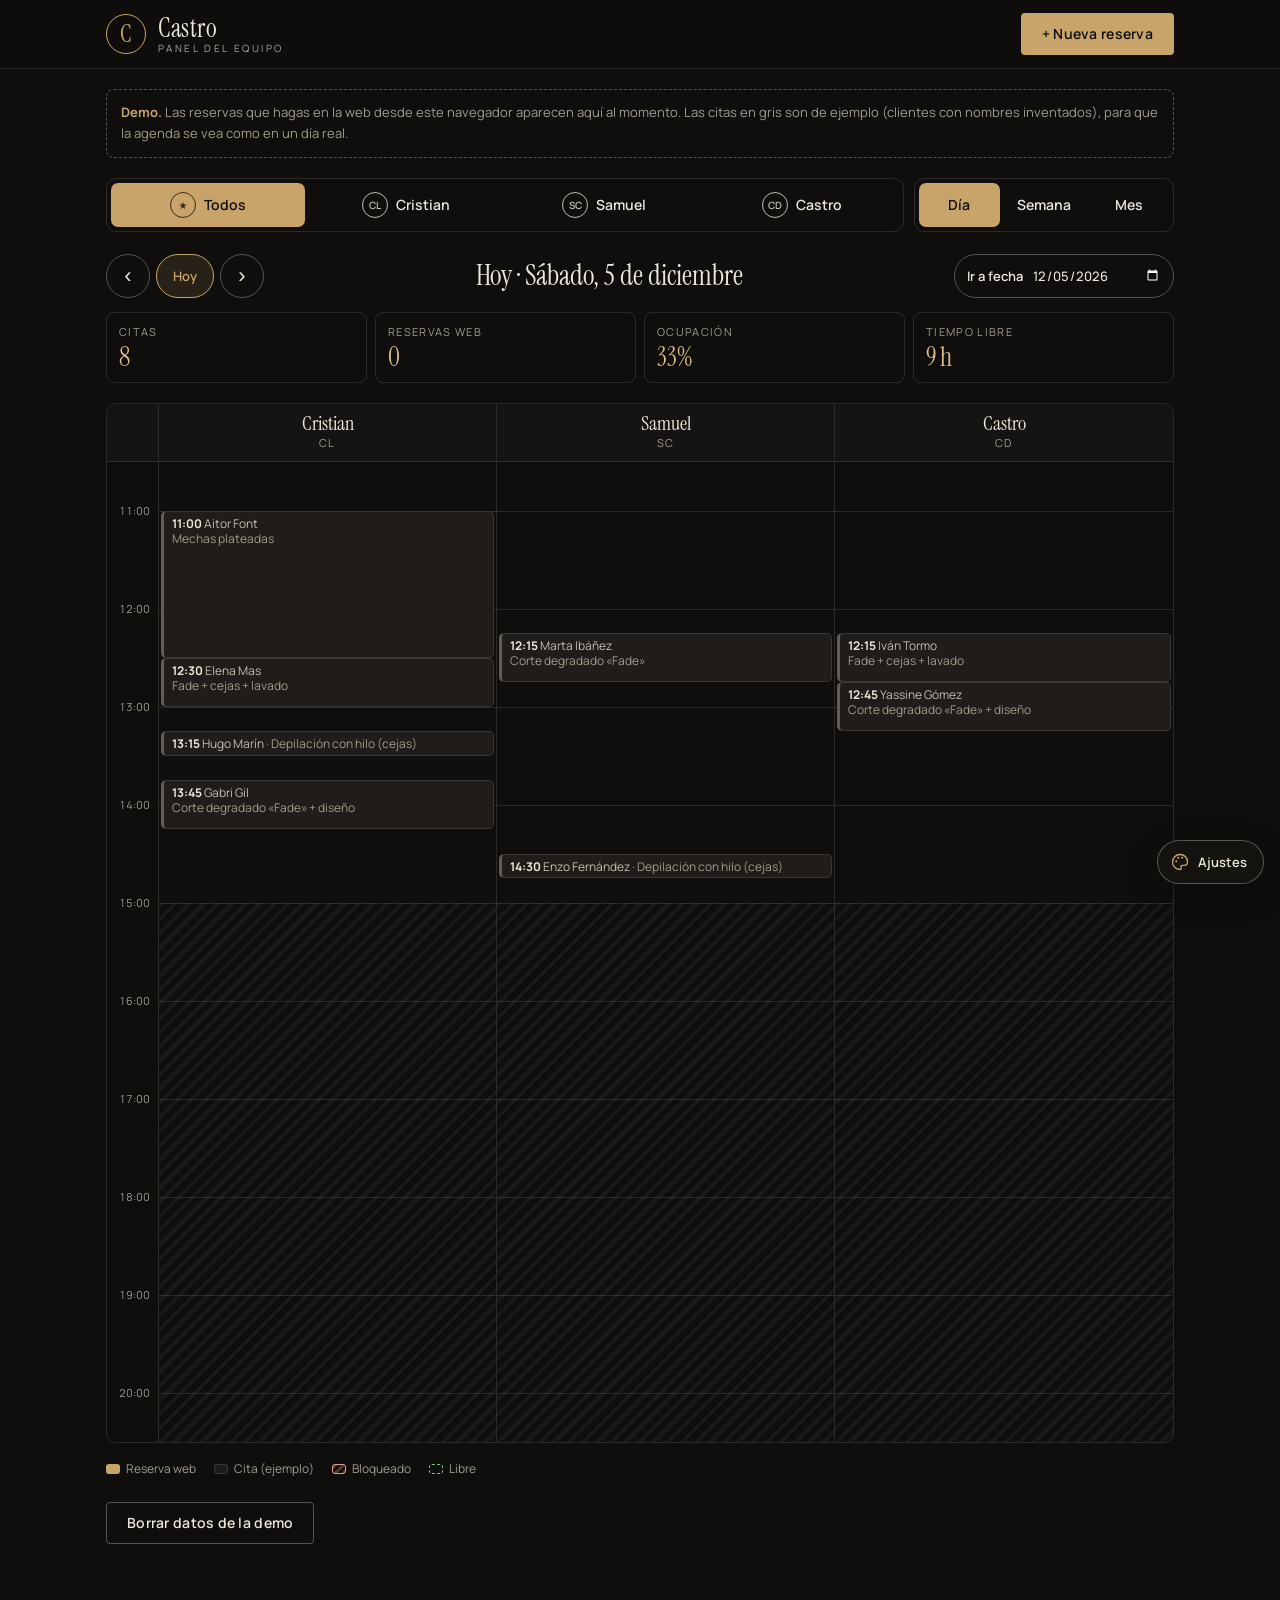
==== commit a33a84d3: "Panel: agenda de ejemplo con clientes y servicios inventados; vista de día centrada y más larga - da" ====
--- a/panel.html
+++ b/panel.html
@@ -27,7 +27,7 @@
   <main class="p-wrap">
     <p class="p-demo">
       <strong>Demo.</strong> Las reservas que hagas en la web desde este navegador aparecen aquí al momento.
-      Las citas en gris son de ejemplo, para que la agenda no salga vacía.
+      Las citas en gris son de ejemplo (clientes con nombres inventados), para que la agenda se vea como en un día real.
     </p>
 
     <div class="p-toolbar">
--- a/css/panel.css
+++ b/css/panel.css
@@ -35,20 +35,20 @@
 .p-pick input:focus { outline: none; }
 .p-pick:focus-within { border-color: var(--accent); }
 
-.p-stats { display: grid; grid-template-columns: repeat(3, 1fr); gap: 8px; margin: 0 0 20px; }
+.p-stats { display: grid; grid-template-columns: repeat(4, 1fr); gap: 8px; margin: 0 0 20px; }
 .p-stats div { border: 1px solid var(--line); border-radius: 8px; padding: 10px 12px; }
 .p-stats dt { font-size: 11px; letter-spacing: .12em; text-transform: uppercase; color: var(--muted); }
 .p-stats dd { margin: 2px 0 0; font-family: var(--display); font-weight: var(--d-weight); font-size: calc(26px * var(--ds)); line-height: 1.1; color: var(--accent-hi); }
 
 /* ---------- Vista día (lista) ---------- */
-.p-agenda { list-style: none; margin: 0; padding: 0; display: grid; gap: 8px; max-width: 760px; }
-.p-item { display: grid; grid-template-columns: 58px 1fr; gap: 12px; align-items: stretch; }
+.p-agenda { list-style: none; margin: 0 auto; padding: 0; display: grid; gap: 10px; max-width: 820px; }
+.p-item { display: grid; grid-template-columns: 64px 1fr; gap: 14px; align-items: stretch; }
 .p-time { font-weight: 700; font-size: 14px; font-variant-numeric: tabular-nums; padding-top: 12px; display: flex; flex-direction: column; }
 .p-time small { font-weight: 400; color: var(--muted); font-size: 12px; }
 .p-body { display: flex; align-items: center; justify-content: space-between; gap: 12px; border-radius: 8px; padding: 12px 14px; border: 1px solid var(--line); min-height: 52px; }
 .p-tag { font-size: 13px; font-weight: 600; }
 .p-item--free .p-body { border-style: dashed; color: var(--ok); }
-.p-item--sim .p-body { background: var(--surface-2); color: var(--muted); }
+.p-item--sim .p-body { align-items: flex-start; background: var(--surface-2); border-left: 3px solid var(--line-strong); color: var(--fg-soft); }
 .p-item--break .p-body { border: 0; min-height: 0; padding: 4px 14px; color: var(--muted); }
 .p-item--break .p-time { padding-top: 4px; color: var(--muted); }
 .p-item--block .p-body { color: var(--warn); background: repeating-linear-gradient(135deg, color-mix(in srgb, var(--warn) 10%, transparent) 0 6px, transparent 6px 12px); border-color: color-mix(in srgb, var(--warn) 40%, transparent); }
@@ -69,6 +69,8 @@
 
 /* ---------- Calendario por horas (semana / día con todos) ---------- */
 .cal { --h: 640px; border: 1px solid var(--line); border-radius: 10px; overflow: hidden; }
+.cal--day { --h: 980px; }
+.cal--week { --h: 780px; }
 .cal-scroll { overflow-x: auto; }
 .cal-grid { display: grid; grid-template-columns: 52px repeat(var(--cols), minmax(92px, 1fr)); min-width: calc(52px + var(--cols) * 92px); }
 .cal--wide .cal-grid { grid-template-columns: 52px repeat(var(--cols), minmax(120px, 1fr)); min-width: calc(52px + var(--cols) * 120px); }
@@ -98,7 +100,11 @@
 .cal-ev--booking { background: var(--accent); color: var(--on-accent); cursor: pointer; box-shadow: 0 1px 0 color-mix(in srgb, var(--bg) 60%, transparent); }
 .cal-ev--booking span { opacity: .85; }
 .cal-ev--booking:hover { filter: brightness(1.08); }
-.cal-ev--sim { background: var(--surface-2); color: var(--muted); border: 1px solid var(--line); }
+.cal-ev--sim { background: var(--surface-2); color: var(--fg-soft); border: 1px solid var(--line); border-left: 3px solid var(--line-strong); }
+.cal-ev--sim b { color: var(--fg); }
+.cal-ev--sim span { color: var(--muted); }
+.cal--day .cal-ev { font-size: 12px; padding: 4px 8px; white-space: nowrap; text-overflow: ellipsis; }
+.cal-ev--short { white-space: nowrap; text-overflow: ellipsis; padding-top: 1px; padding-bottom: 1px; }
 .cal-ev--block { color: var(--warn); border: 1px solid color-mix(in srgb, var(--warn) 45%, transparent); background: repeating-linear-gradient(135deg, color-mix(in srgb, var(--warn) 14%, transparent) 0 5px, transparent 5px 10px); }
 .cal-now { position: absolute; left: 0; right: 0; height: 2px; background: #ff4d4d; z-index: 2; }
 .cal-now::before { content: ""; position: absolute; left: -4px; top: -3px; width: 8px; height: 8px; border-radius: 50%; background: #ff4d4d; }
@@ -145,8 +151,12 @@
   .p-date { grid-template-columns: 1fr auto; }
   .p-date__label { grid-column: 1 / -1; grid-row: 1; text-align: left; }
   .p-pick span { display: none; }
+  .p-stats { grid-template-columns: repeat(2, 1fr); }
   .p-stats dd { font-size: calc(22px * var(--ds)); }
   .cal { --h: 560px; }
+  .cal--day { --h: 900px; }
+  .cal--week { --h: 700px; }
+  .p-item { grid-template-columns: 52px 1fr; gap: 10px; }
   .m-day { min-height: 64px; padding: 5px; }
   .m-occ { display: none; }
   .m-num { font-size: 15px; }
